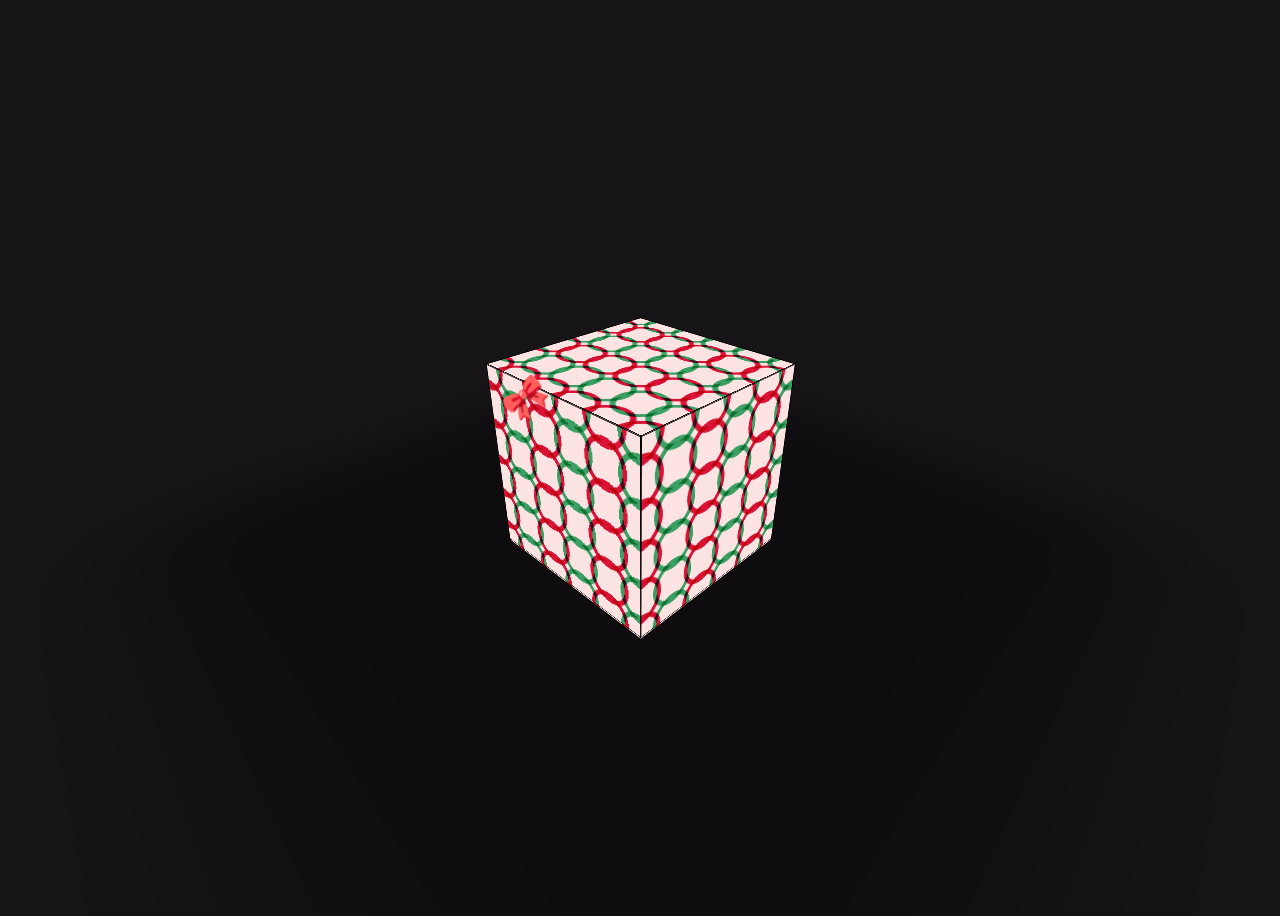
==== gift.html @ 76192d80 "Add files via upload" ====
<!DOCTYPE html>
<html lang="en" >
<head>
  <meta charset="UTF-8">
  <title>A gift for you</title>
  <link rel="stylesheet" href="./style.css">

</head>
<body>
<!-- partial:index.partial.html -->
<div class="cube-container">
  <div class="cube" id="cube">
    <div class="top"></div>

    <div class="lil top-right"></div>
    <div class="lil top-left"></div>
    <div class="lil top-back"></div>
    <div class="lil top-front"></div>

    <div class="front"></div>
    <div class="back"></div>
    <div class="left"></div>
    <div class="right"></div>
    <div class="bottom"></div>

    <div class="other" id="bow">🎀</div>
    <div class="other" id="gift">😀</div>
  </div>
</div>
<!-- partial -->
  <script  src="./script.js"></script>

</body>
</html>
---- style.css ----
@import url("https://fonts.googleapis.com/css2?family=Mountains+of+Christmas:wght@400;700&family=Noto+Color+Emoji&display=swap");
:root {
  --rotate-speed: 50s;
  --primary-col: #2e82a3;
  --secondary-col: #7b1616;
  --tertiary-col: #000000;
}
div {
  transition: transform 0.6s ease, box-shadow 0.6s ease;
}
body {
  font-family: "Noto Color Emoji", sans-serif;
  display: flex;
  justify-content: center;
  align-items: center;
  height: 100vh;
  background-color: #171417;
  font-size: 6px;
}
p {
  text-align: center;
  font-size: 2.5rem;
  color: white;
  font-family: "Mountains of Christmas", serif;
  font-weight: 700;
  font-style: normal;
  display: none;
  color: var(--tertiary-col);
  text-shadow: 2px 2px 4px var(--primary-col), 0 0 2px var(--primary-col),
    0 0 1px var(--primary-col), 3px 3px 5px white, 0 0 3px white, 0 0 2px white;
}
.active p {
  display: flex;
}
span {
  font-size: 2.5rem;
  text-align: center;
  font-weight: 400;
  font-style: normal;
}
.cube-container {
  width: 200px;
  height: 200px;
  perspective: 600px;
}

.cube {
  width: 100%;
  height: 100%;
  transform-style: preserve-3d;
  transform: rotateX(-30deg) rotateY(45deg);
  animation: rotate var(--rotate-speed) infinite linear;
  transition: transform 0.6s;
}
@keyframes rotate {
  from {
    transform: rotateX(-30deg) rotateY(45deg) rotateY(-45deg);
  }
  to {
    transform: rotateX(-30deg) rotateY(45deg) rotateY(405deg);
  }
}
.other {
  background: none !important;
  border: none !important;
  display: flex !important;
  place-items: center;
  place-content: center;
}
#gift {
  animation: anti-rotate-gift var(--rotate-speed) infinite linear;
  width: fit-content !important;
}
@keyframes anti-rotate-gift {
  to {
    transform: rotateX(-30deg) rotateY(45deg) rotateY(-405deg);
  }
}
#bow {
  width: fit-content !important;
  font-size: 5em;
  transform: translateX(-45px) translateY(-105px) rotateX(60deg) rotateY(-45deg);
}

.cube.active #bow {
  animation: fly-up-bow 0.6s forwards;
}
@keyframes fly-up-bow {
  100% {
    transform: translateX(-45px) translateY(-235px) rotateX(60deg)
      rotateY(-45deg);
  }
}

.cube > div.lil {
  height: 10%;
}
.cube > div {
  position: absolute;
  width: 100%;
  height: 100%;
  background: radial-gradient(
      transparent 0,
      transparent 20px,
      #dc143c 0,
      #dc143c 25px,
      transparent 0,
      transparent 100%
    ),
    radial-gradient(
      transparent 0,
      transparent 20px,
      #dc143c 0,
      #dc143c 25px,
      transparent 0,
      transparent 100%
    ),
    radial-gradient(
      transparent 0,
      transparent 20px,
      #3cb371 0,
      #3cb371 25px,
      transparent 0,
      transparent 100%
    ),
    radial-gradient(
      transparent 0,
      transparent 20px,
      #3cb371 0,
      #3cb371 25px,
      transparent 0,
      transparent 100%
    ),
    #fde4e3;
  /*   ,
  linear-gradient(135deg, #5bf2f5 5%, #5bf2f5 15%); */

  background-blend-mode: multiply;
  background-size: 80px 80px;
  background-position: 40px 40px, 40px 0, 0 0, 0 40px;
  border: 1.5px solid black;
}
.top {
  transform: rotateX(90deg) translateZ(100px);
}
.top h1 {
  transform: rotateX(90deg) translateZ(200px);
}
.cube.active .top {
  animation: fly-up 0.6s forwards;
}
@keyframes fly-up {
  100% {
    transform: rotateX(90deg) translateZ(230px);
  }
}
.top-back {
  transform: rotateY(180deg) translateZ(100px);
}
.cube.active .top-back {
  animation: fly-up-top-back 0.6s forwards;
}
@keyframes fly-up-top-back {
  100% {
    transform: rotateY(180deg) translateZ(100px) translateY(-130px);
  }
}

.top-left {
  transform: rotateY(-90deg) translateZ(100px);
}
.cube.active .top-left {
  animation: fly-up-top-left 0.6s forwards;
}
@keyframes fly-up-top-left {
  100% {
    transform: rotateY(-90deg) translateZ(100px) translateY(-130px);
  }
}

.top-right {
  transform: rotateY(90deg) translateZ(100px);
}
.cube.active .top-right {
  animation: fly-up-top-right 0.6s forwards;
}
@keyframes fly-up-top-right {
  100% {
    transform: rotateY(90deg) translateZ(100px) translateY(-130px);
  }
}

.top-front {
  transform: translateZ(100px);
}
.cube.active .top-front {
  animation: fly-up-top-front 0.6s forwards;
}
@keyframes fly-up-top-front {
  100% {
    transform: translateZ(100px) translateY(-130px);
  }
}
/*  */
.front {
  transform: translateZ(100px);
  transform-origin: bottom;
}
.cube.active .front {
  animation: front-drop 0.6s forwards;
}
@keyframes front-drop {
  100% {
    transform: translateZ(100px) rotateX(-90deg);
  }
}

.back {
  transform: rotateY(180deg) translateZ(100px);
  transform-origin: bottom;
}
.cube.active .back {
  animation: back-drop 0.6s forwards;
}
@keyframes back-drop {
  100% {
    transform: rotateY(180deg) translateZ(100px) rotateX(-90deg);
  }
}

.left {
  transform: rotateY(-90deg) translateZ(100px);
  transform-origin: bottom;
}

.cube.active .left {
  animation: left-drop 0.6s forwards;
}

@keyframes left-drop {
  100% {
    transform: rotateY(-90deg) translateZ(100px) rotateX(-90deg);
  }
}

.right {
  transform: rotateY(90deg) translateZ(100px);
  transform-origin: bottom;
}

.cube.active .right {
  animation: right-drop 0.6s forwards;
  animation: rotate infinate;
}

@keyframes right-drop {
  100% {
    transform: rotateY(90deg) translateZ(100px) rotateX(-90deg);
  }
}

.bottom {
  transform: rotateX(-90deg) translateZ(102px);
  box-shadow: 0 0 20em 50em rgba(0, 0, 0, 0.4);
  z-index: -20;
}
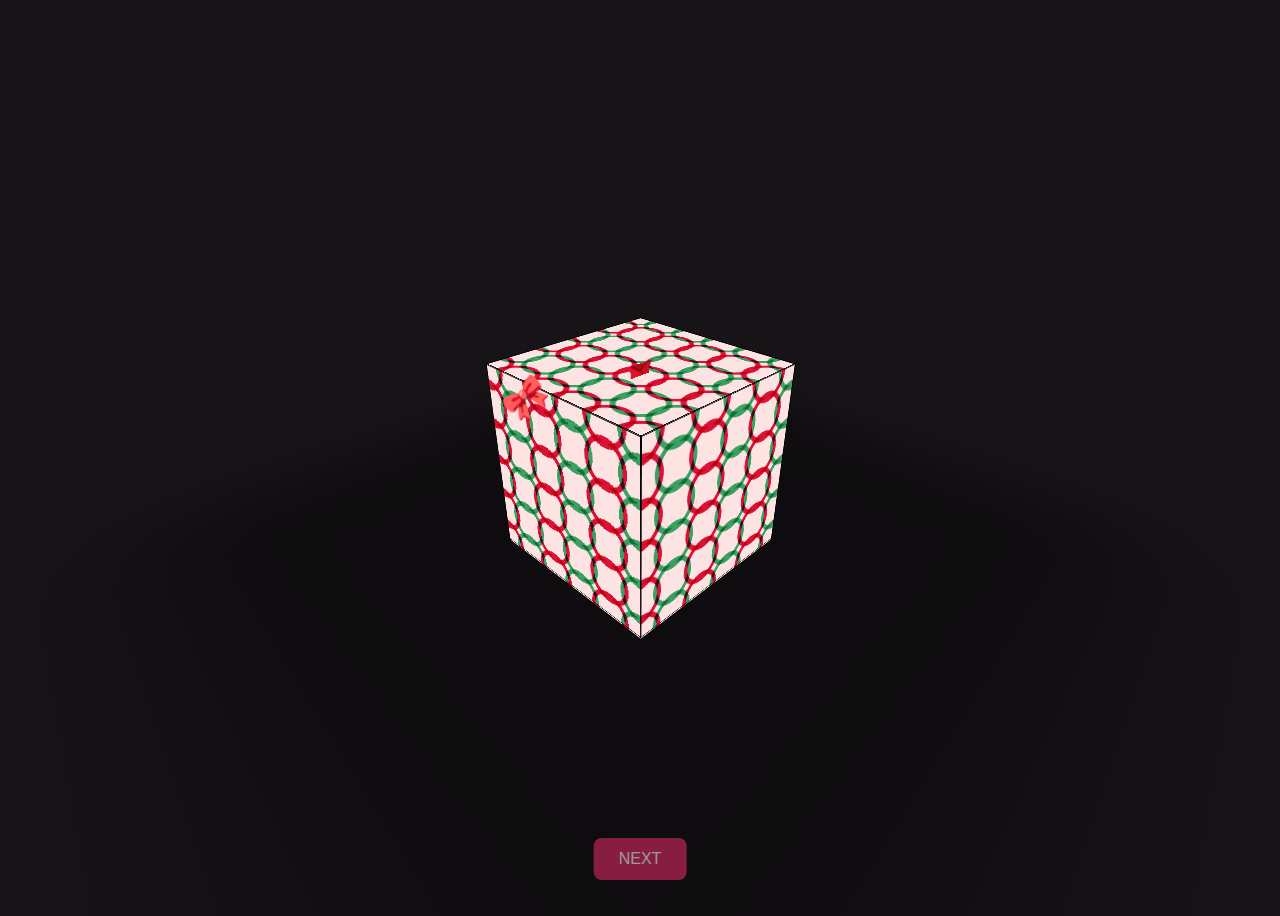
==== commit fbcb3fad: "Update gift.html" ====
--- a/gift.html
+++ b/gift.html
@@ -1,34 +1,52 @@
 <!DOCTYPE html>
-<html lang="en" >
+<html lang="en">
+
 <head>
   <meta charset="UTF-8">
   <title>A gift for you</title>
   <link rel="stylesheet" href="./style.css">
+  <style>
+    button {
+      position: absolute;
+      bottom: 20px;
+      left: 50%;
+      transform: translateX(-50%);
+      padding: 12px 25px;
+      background-color: #E1306C;
+      color: white;
+      border: none;
+      border-radius: 8px;
+      font-size: 16px;
+      cursor: pointer;
+      transition: background-color 0.3s, transform 0.2s;
+    }
 
+    button:hover {
+      background-color: #C13584;
+      transform: scale(1.05);
+    }
+  </style>
 </head>
+
 <body>
-<!-- partial:index.partial.html -->
-<div class="cube-container">
-  <div class="cube" id="cube">
-    <div class="top"></div>
+  <div class="cube-container">
+    <div class="cube" id="cube">
+      <div class="top"></div>
+      <div class="lil top-right"></div>
+      <div class="lil top-left"></div>
+      <div class="lil top-back"></div>
+      <div class="lil top-front"></div>
+      <div class="front"></div>
+      <div class="back"></div>
+      <div class="left"></div>
+      <div class="right"></div>
+      <div class="bottom"></div>
+      <div class="other" id="bow">🎀</div>
+      <div class="other" id="gift">😀</div>
+    </div>
+  </div>
+  <button onclick="window.location.href='insta.html'">NEXT</button>
+  <script src="./script.js"></script>
+</body>
 
-    <div class="lil top-right"></div>
-    <div class="lil top-left"></div>
-    <div class="lil top-back"></div>
-    <div class="lil top-front"></div>
-
-    <div class="front"></div>
-    <div class="back"></div>
-    <div class="left"></div>
-    <div class="right"></div>
-    <div class="bottom"></div>
-
-    <div class="other" id="bow">🎀</div>
-    <div class="other" id="gift">😀</div>
-  </div>
-</div>
-<!-- partial -->
-  <script  src="./script.js"></script>
-
-</body>
 </html>
